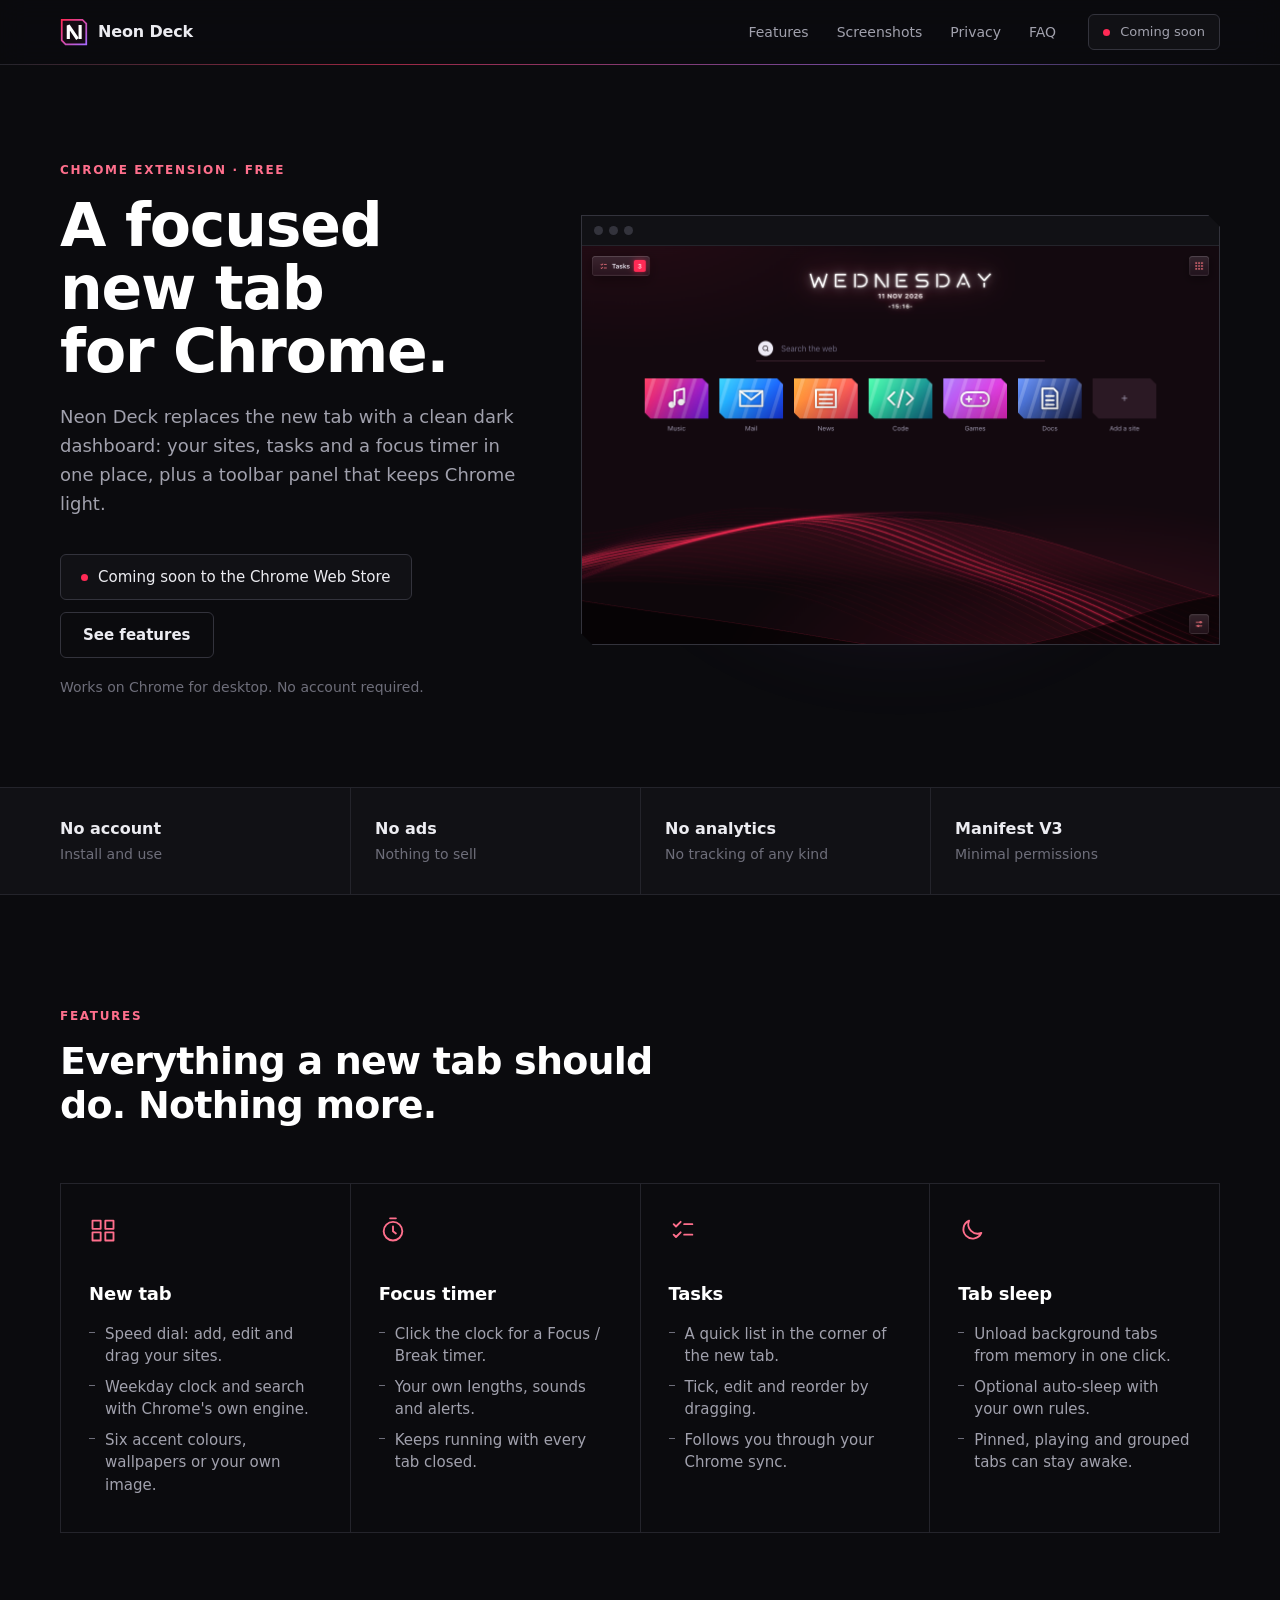
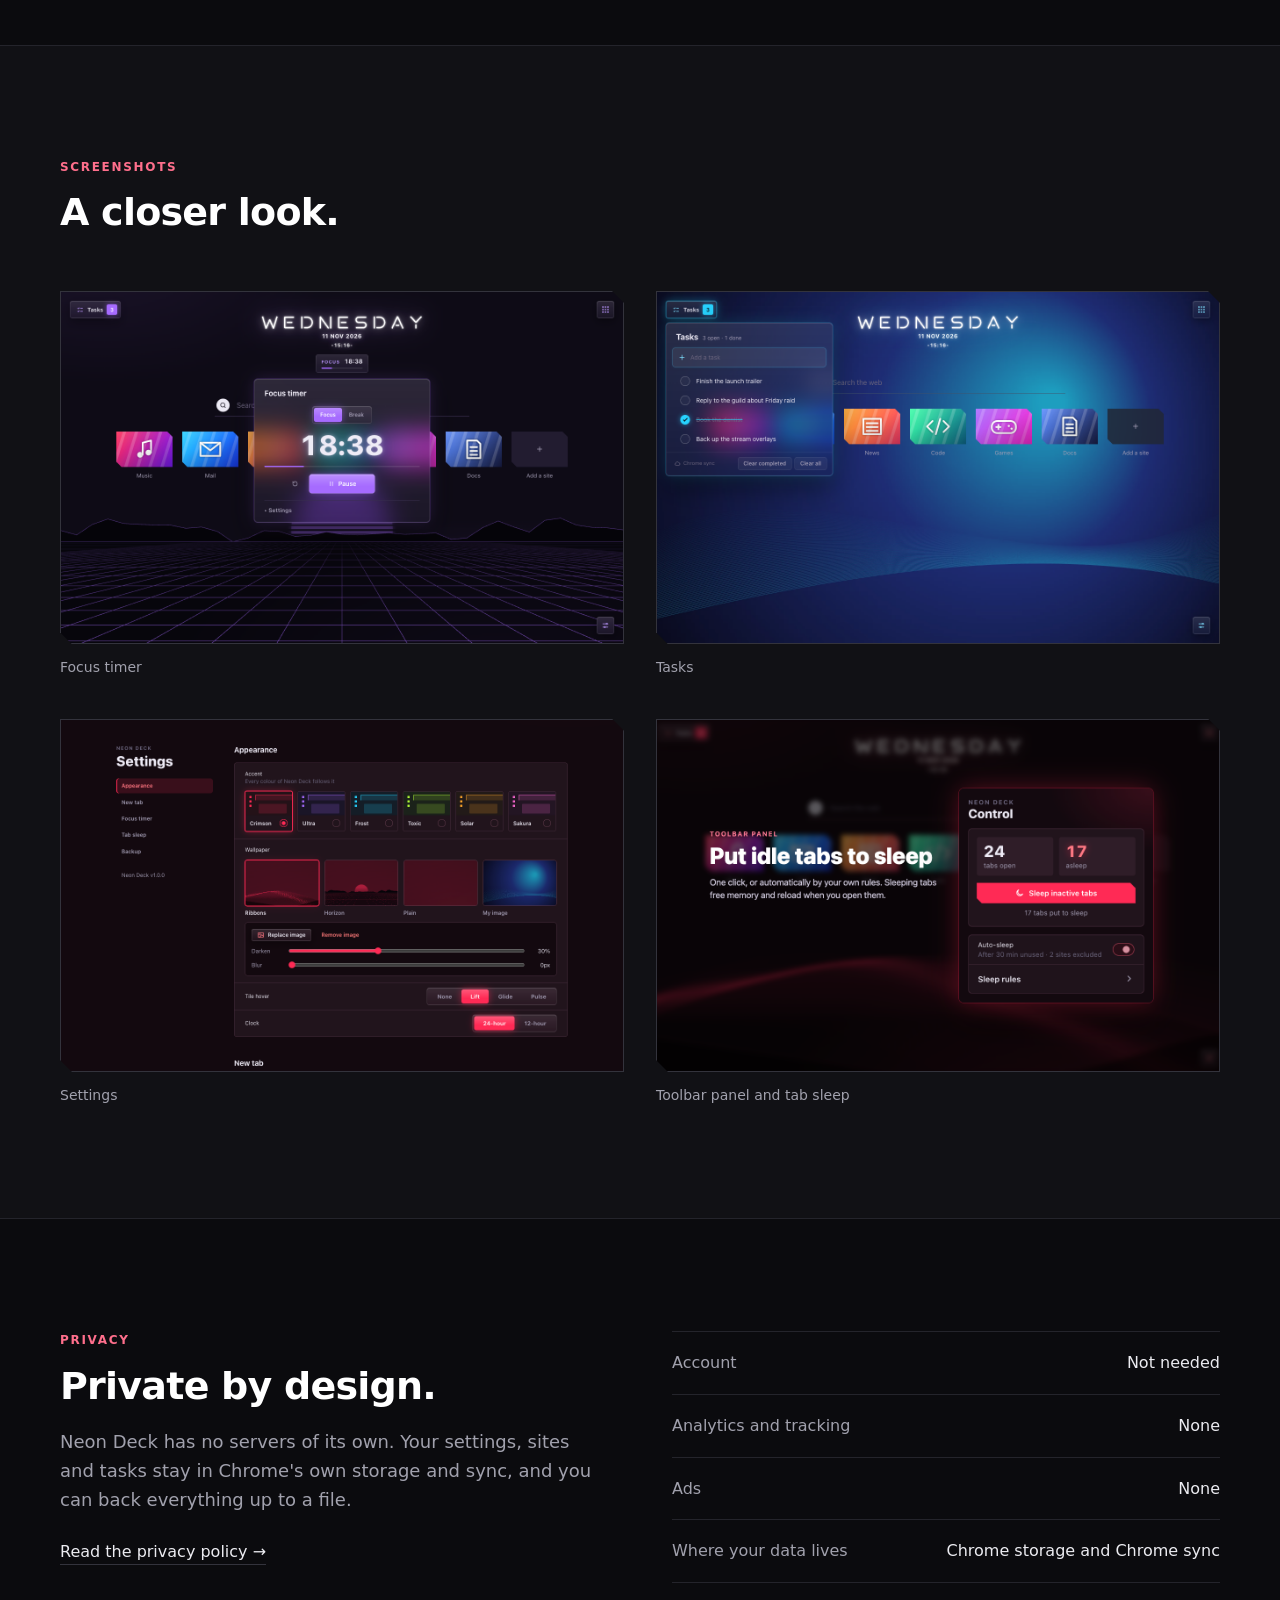
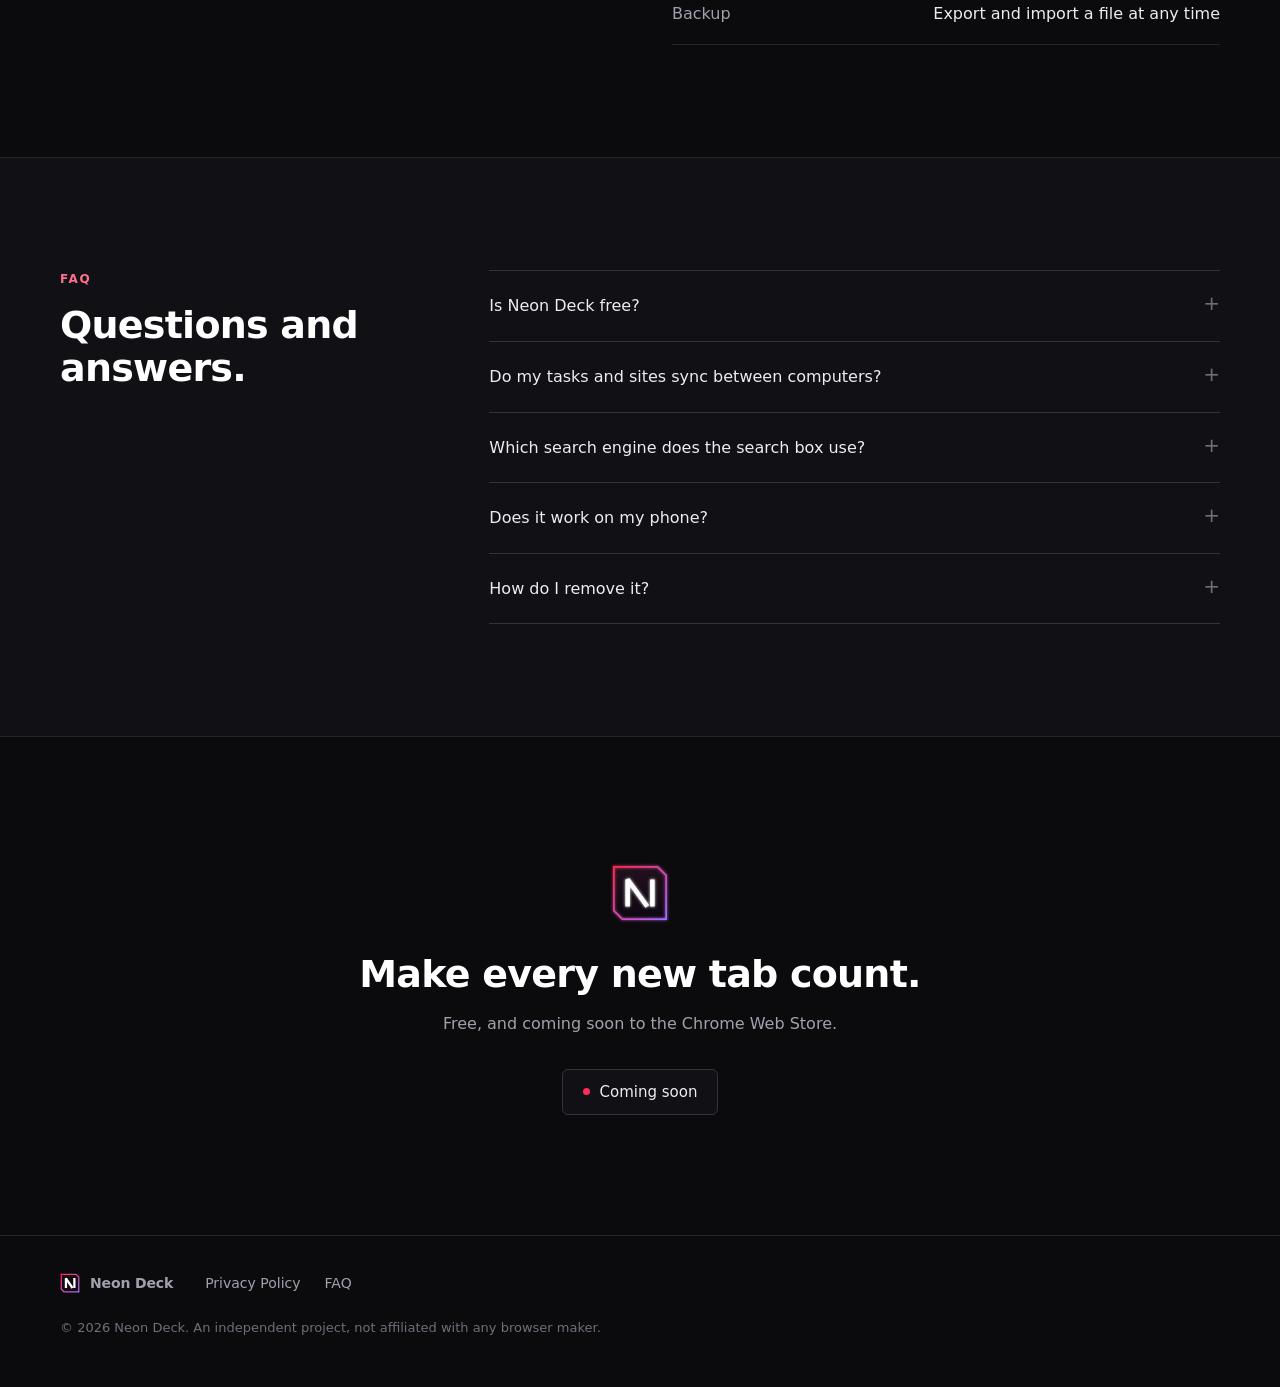
==== index.html @ ad019988 "Neon Deck website: landing page, privacy policy, 404 Co-Authored-By: Claude Opus 5.5 <noreply@anthro" ====
<!doctype html>
<html lang="en">
  <head>
    <meta charset="UTF-8" />
    <meta name="viewport" content="width=device-width, initial-scale=1.0" />
    <title>Neon Deck — A focused new tab for Chrome</title>
    <meta
      name="description"
      content="Neon Deck is a Chrome extension: a dark new tab with speed dial, tasks, a focus timer and tab sleep. No account, no ads, no analytics."
    />
    <link rel="icon" href="assets/logo-small.svg" type="image/svg+xml" />
    <link rel="stylesheet" href="styles.css" />
    <meta name="theme-color" content="#0b0b0e" />
    <meta name="color-scheme" content="dark" />
    <link rel="apple-touch-icon" href="assets/icon-128.png" />
    <link rel="canonical" href="https://roguetheone.github.io/neon-deck/" />
    <meta property="og:url" content="https://roguetheone.github.io/neon-deck/" />
    <meta property="og:type" content="website" />
    <meta property="og:site_name" content="Neon Deck" />
    <meta property="og:title" content="Neon Deck — A focused new tab for Chrome" />
    <meta property="og:description" content="Neon Deck is a Chrome extension: a dark new tab with speed dial, tasks, a focus timer and tab sleep. No account, no ads, no analytics." />
    <meta property="og:image" content="https://roguetheone.github.io/neon-deck/assets/og-image.png" />
    <meta property="og:image:width" content="1400" />
    <meta property="og:image:height" content="560" />
    <meta name="twitter:card" content="summary_large_image" />
    <script src="site.js" defer></script>
  </head>
  <body>
    <a class="skip-link" href="#content">Skip to content</a>
    <!-- 1. Header -->
    <header class="site-header">
      <div class="wrap header-row">
        <a class="brand" href="#" aria-label="Neon Deck home">
          <img src="assets/logo-small.svg" alt="" width="28" height="28" />
          <span>Neon Deck</span>
        </a>
        <button class="menu-toggle" type="button" aria-expanded="false" aria-controls="site-nav" aria-label="Open menu">
          <span></span><span></span>
        </button>
        <nav class="nav" id="site-nav" aria-label="Main">
          <a href="#features">Features</a>
          <a href="#screenshots">Screenshots</a>
          <a href="#privacy">Privacy</a>
          <a href="#faq">FAQ</a>
        </nav>
        <!-- W5: becomes the "Add to Chrome" store link -->
        <span class="soon soon-sm"><i aria-hidden="true"></i>Coming soon</span>
      </div>
    </header>

    <main id="content">
      <!-- 2. Hero -->
      <section class="hero">
        <div class="wrap hero-grid">
          <div class="hero-copy">
            <p class="eyebrow">Chrome extension · Free</p>
            <h1>A focused new tab for&nbsp;Chrome.</h1>
            <p class="lead">
              Neon Deck replaces the new tab with a clean dark dashboard: your sites,
              tasks and a focus timer in one place, plus a toolbar panel that keeps
              Chrome light.
            </p>
            <div class="hero-actions">
              <!-- W5: becomes the "Add to Chrome" store link -->
              <span class="soon"><i aria-hidden="true"></i>Coming soon to the Chrome Web Store</span>
              <a class="btn btn-ghost" href="#features">See features</a>
            </div>
            <p class="hero-note">Works on Chrome for desktop. No account required.</p>
          </div>
          <figure class="hero-shot">
            <div class="frame">
              <div class="frame-bar" aria-hidden="true"><i></i><i></i><i></i></div>
              <img
                src="assets/screenshots/1-newtab.png"
                alt="The Neon Deck new tab: weekday clock, search box and site tiles"
                width="1280"
                height="800"
              />
            </div>
          </figure>
        </div>
      </section>

      <!-- 3. Fact strip -->
      <section class="facts" aria-label="Key facts">
        <ul class="wrap facts-row">
          <li><strong>No account</strong><span>Install and use</span></li>
          <li><strong>No ads</strong><span>Nothing to sell</span></li>
          <li><strong>No analytics</strong><span>No tracking of any kind</span></li>
          <li><strong>Manifest V3</strong><span>Minimal permissions</span></li>
        </ul>
      </section>

      <!-- 4. Features -->
      <section class="section" id="features">
        <div class="wrap">
          <header class="section-head">
            <p class="eyebrow">Features</p>
            <h2>Everything a new tab should do. Nothing more.</h2>
          </header>
          <div class="cards">
            <article class="card">
              <svg class="card-icon" viewBox="0 0 24 24" aria-hidden="true"><rect x="3" y="4" width="7" height="7" /><rect x="14" y="4" width="7" height="7" /><rect x="3" y="14" width="7" height="7" /><rect x="14" y="14" width="7" height="7" /></svg>
              <h3>New tab</h3>
              <ul>
                <li>Speed dial: add, edit and drag your sites.</li>
                <li>Weekday clock and search with Chrome's own engine.</li>
                <li>Six accent colours, wallpapers or your own image.</li>
              </ul>
            </article>
            <article class="card">
              <svg class="card-icon" viewBox="0 0 24 24" aria-hidden="true"><circle cx="12" cy="13" r="8" /><path d="M12 9v4l2.5 2M9.5 2h5" /></svg>
              <h3>Focus timer</h3>
              <ul>
                <li>Click the clock for a Focus / Break timer.</li>
                <li>Your own lengths, sounds and alerts.</li>
                <li>Keeps running with every tab closed.</li>
              </ul>
            </article>
            <article class="card">
              <svg class="card-icon" viewBox="0 0 24 24" aria-hidden="true"><path d="m4 7 2 2 4-4M4 16l2 2 4-4M13 7h7M13 16h7" /></svg>
              <h3>Tasks</h3>
              <ul>
                <li>A quick list in the corner of the new tab.</li>
                <li>Tick, edit and reorder by dragging.</li>
                <li>Follows you through your Chrome sync.</li>
              </ul>
            </article>
            <article class="card">
              <svg class="card-icon" viewBox="0 0 24 24" aria-hidden="true"><path d="M20 14.5A8 8 0 0 1 9.5 4a8 8 0 1 0 10.5 10.5Z" /></svg>
              <h3>Tab sleep</h3>
              <ul>
                <li>Unload background tabs from memory in one click.</li>
                <li>Optional auto-sleep with your own rules.</li>
                <li>Pinned, playing and grouped tabs can stay awake.</li>
              </ul>
            </article>
          </div>
        </div>
      </section>

      <!-- 5. Screenshots -->
      <section class="section section-alt" id="screenshots">
        <div class="wrap">
          <header class="section-head">
            <p class="eyebrow">Screenshots</p>
            <h2>A closer look.</h2>
          </header>
          <div class="gallery">
            <figure class="shot">
              <img src="assets/screenshots/2-focus-timer.png" alt="The focus timer open under the clock" loading="lazy" width="1280" height="800" />
              <figcaption>Focus timer</figcaption>
            </figure>
            <figure class="shot">
              <img src="assets/screenshots/3-tasks.png" alt="The task list panel on the new tab" loading="lazy" width="1280" height="800" />
              <figcaption>Tasks</figcaption>
            </figure>
            <figure class="shot">
              <img src="assets/screenshots/4-settings.png" alt="The Neon Deck settings page" loading="lazy" width="1280" height="800" />
              <figcaption>Settings</figcaption>
            </figure>
            <figure class="shot">
              <img src="assets/screenshots/5-toolbar.png" alt="The toolbar panel with tab sleep controls" loading="lazy" width="1280" height="800" />
              <figcaption>Toolbar panel and tab sleep</figcaption>
            </figure>
          </div>
        </div>
      </section>

      <!-- 6. Privacy -->
      <section class="section" id="privacy">
        <div class="wrap privacy-grid">
          <header class="section-head">
            <p class="eyebrow">Privacy</p>
            <h2>Private by design.</h2>
            <p class="lead">
              Neon Deck has no servers of its own. Your settings, sites and tasks stay
              in Chrome's own storage and sync, and you can back everything up to a file.
            </p>
            <a class="text-link" href="privacy.html">Read the privacy policy →</a>
          </header>
          <dl class="privacy-list">
            <div><dt>Account</dt><dd>Not needed</dd></div>
            <div><dt>Analytics and tracking</dt><dd>None</dd></div>
            <div><dt>Ads</dt><dd>None</dd></div>
            <div><dt>Where your data lives</dt><dd>Chrome storage and Chrome sync</dd></div>
            <div><dt>Backup</dt><dd>Export and import a file at any time</dd></div>
          </dl>
        </div>
      </section>

      <!-- 7. FAQ -->
      <section class="section section-alt" id="faq">
        <div class="wrap faq-wrap">
          <header class="section-head">
            <p class="eyebrow">FAQ</p>
            <h2>Questions and answers.</h2>
          </header>
          <div class="faq">
            <details>
              <summary>Is Neon Deck free?</summary>
              <p>Yes. There is no paid plan, no ads and no account.</p>
            </details>
            <details>
              <summary>Do my tasks and sites sync between computers?</summary>
              <p>
                Yes, through Chrome sync, when you are signed in to Chrome with sync on.
                Without sign-in they stay on this computer.
              </p>
            </details>
            <details>
              <summary>Which search engine does the search box use?</summary>
              <p>The one you chose in Chrome's settings. Neon Deck does not change it.</p>
            </details>
            <details>
              <summary>Does it work on my phone?</summary>
              <p>No. Chrome on Android and iOS does not support extensions.</p>
            </details>
            <details>
              <summary>How do I remove it?</summary>
              <p>
                Right-click the Neon Deck icon in the toolbar and choose “Remove from
                Chrome”. Your normal new tab comes back at once.
              </p>
            </details>
          </div>
        </div>
      </section>

      <!-- 8. Final call to action -->
      <section class="cta" id="install">
        <div class="wrap cta-box">
          <img src="assets/logo.svg" alt="" width="72" height="72" />
          <h2>Make every new tab count.</h2>
          <p>Free, and coming soon to the Chrome Web Store.</p>
          <!-- W5: becomes the "Add to Chrome" store link -->
          <span class="soon"><i aria-hidden="true"></i>Coming soon</span>
        </div>
      </section>
    </main>

    <!-- 9. Footer -->
    <footer class="site-footer">
      <div class="wrap footer-row">
        <div class="brand brand-muted">
          <img src="assets/logo-small.svg" alt="" width="20" height="20" />
          <span>Neon Deck</span>
        </div>
        <nav class="footer-nav" aria-label="Footer">
          <a href="privacy.html">Privacy Policy</a>
          <a href="#faq">FAQ</a>
        </nav>
        <p class="footer-note">
          © 2026 Neon Deck. An independent project, not affiliated with any browser maker.
        </p>
      </div>
    </footer>
  </body>
</html>
---- styles.css ----
/* Neon Deck website — formal style.
   Neutral graphite surfaces, hairline borders, generous spacing.
   The neon accent is kept for a few details only: the logo, the primary
   button, small labels, focus rings and one soft glow behind the hero shot. */

:root {
  color-scheme: dark;

  --accent: #ff2a55;
  --accent-hi: #ff6f8c;
  --accent-2: #a66bff;
  --on-accent: #ffffff;

  --bg-0: #0b0b0e;
  --bg-1: #111115;
  --bg-2: #17171c;
  --line: #24242b;
  --line-strong: #33333c;

  --text: #ececf1;
  --text-dim: #a1a1ad;
  --text-faint: #6e6e7a;

  --font: ui-sans-serif, system-ui, -apple-system, 'Segoe UI', Roboto, sans-serif;
  --wrap: 1160px;
  --radius: 6px;
  --cut: 12px; /* the cut corner from the extension's tiles, kept small */
  --ease: cubic-bezier(0.2, 0.8, 0.2, 1);
}

*,
*::before,
*::after { box-sizing: border-box; }

html { scroll-behavior: smooth; scroll-padding-top: 80px; }

body {
  margin: 0;
  background: var(--bg-0);
  color: var(--text);
  font: 16px/1.6 var(--font);
  -webkit-font-smoothing: antialiased;
}

img { display: block; max-width: 100%; height: auto; }
a { color: inherit; text-decoration: none; }
:focus-visible { outline: 2px solid var(--accent); outline-offset: 3px; border-radius: 2px; }

.wrap { width: min(var(--wrap), 100% - 48px); margin-inline: auto; }

/* ---------- Type ---------- */
h1, h2, h3 { margin: 0; font-weight: 600; letter-spacing: -0.02em; color: #fff; }
h1 { font-size: clamp(40px, 5vw, 60px); line-height: 1.05; }
h2 { font-size: clamp(28px, 3vw, 38px); line-height: 1.15; }
h3 { font-size: 18px; letter-spacing: -0.01em; }

.eyebrow {
  margin: 0 0 14px;
  color: var(--accent-hi);
  font-size: 12px;
  font-weight: 600;
  letter-spacing: 0.14em;
  text-transform: uppercase;
}

.lead { margin: 20px 0 0; max-width: 34em; color: var(--text-dim); font-size: 18px; }

.text-link {
  display: inline-block;
  margin-top: 24px;
  color: var(--text);
  font-weight: 500;
  border-bottom: 1px solid var(--line-strong);
  transition: border-color 160ms var(--ease);
}
.text-link:hover { border-color: var(--accent); }

/* ---------- Buttons ---------- */
.btn {
  display: inline-flex;
  align-items: center;
  gap: 10px;
  height: 46px;
  padding: 0 22px;
  border: 1px solid transparent;
  border-radius: var(--radius);
  font-size: 15px;
  font-weight: 600;
  transition: background 160ms var(--ease), border-color 160ms var(--ease), box-shadow 160ms var(--ease);
}
.btn svg { width: 18px; height: 18px; fill: none; stroke: currentColor; stroke-width: 2; stroke-linecap: round; stroke-linejoin: round; }
.btn-sm { height: 36px; padding: 0 16px; font-size: 14px; }

.btn-primary { background: var(--accent); color: var(--on-accent); }
.btn-primary:hover { background: #ff3d65; box-shadow: 0 0 0 4px rgb(255 42 85 / 0.16); }

.btn-ghost { border-color: var(--line-strong); color: var(--text); }
.btn-ghost:hover { border-color: var(--text-faint); background: var(--bg-2); }

/* ---------- Header ---------- */
.site-header {
  position: sticky;
  top: 0;
  z-index: 10;
  background: rgb(11 11 14 / 0.8);
  backdrop-filter: blur(14px) saturate(140%);
  border-bottom: 1px solid var(--line);
}
/* A thin accent hairline: the one neon line on the page. */
.site-header::after {
  content: '';
  position: absolute;
  inset: auto 0 -1px;
  height: 1px;
  background: linear-gradient(90deg, transparent, var(--accent) 30%, var(--accent-2) 70%, transparent);
  opacity: 0.55;
}
.header-row { display: flex; align-items: center; gap: 32px; height: 64px; }

.brand { display: inline-flex; align-items: center; gap: 10px; font-weight: 600; letter-spacing: -0.01em; }
.brand-muted { color: var(--text-dim); font-size: 14px; }

.nav { display: flex; gap: 28px; margin-left: auto; font-size: 14px; color: var(--text-dim); }
.nav a { transition: color 160ms var(--ease); }
.nav a:hover { color: var(--text); }

/* ---------- Hero ---------- */
.hero { padding: 96px 0 88px; }
.hero-grid { display: grid; grid-template-columns: 5fr 7fr; gap: 64px; align-items: center; }
.hero-actions { display: flex; flex-wrap: wrap; gap: 12px; margin-top: 36px; }
.hero-note { margin: 18px 0 0; color: var(--text-faint); font-size: 14px; }

.hero-shot { position: relative; margin: 0; }
/* A soft, low-key glow behind the screenshot — present, not loud. */
.hero-shot::before {
  content: '';
  position: absolute;
  inset: 12% 6% -6%;
  background: radial-gradient(closest-side, rgb(255 42 85 / 0.22), rgb(166 107 255 / 0.08) 60%, transparent);
  filter: blur(40px);
  z-index: -1;
}

.frame {
  overflow: hidden;
  border: 1px solid var(--line-strong);
  background: var(--bg-1);
  clip-path: polygon(0 0, calc(100% - var(--cut)) 0, 100% var(--cut), 100% 100%, var(--cut) 100%, 0 calc(100% - var(--cut)));
}
.frame-bar { display: flex; gap: 6px; padding: 10px 12px; border-bottom: 1px solid var(--line); }
.frame-bar i { width: 9px; height: 9px; border-radius: 50%; background: var(--line-strong); }

/* ---------- Facts ---------- */
.facts { border-block: 1px solid var(--line); background: var(--bg-1); }
.facts-row {
  display: grid;
  grid-template-columns: repeat(4, 1fr);
  margin-block: 0;
  padding: 0;
  list-style: none;
}
.facts-row li { display: grid; gap: 2px; padding: 28px 24px; border-left: 1px solid var(--line); }
.facts-row li:first-child { border-left: 0; padding-left: 0; }
.facts-row strong { font-weight: 600; }
.facts-row span { color: var(--text-faint); font-size: 14px; }

/* ---------- Sections ---------- */
.section { padding: 112px 0; }
.section-alt { background: var(--bg-1); border-block: 1px solid var(--line); }
.section-head { max-width: 640px; margin-bottom: 56px; }

/* ---------- Feature cards ---------- */
.cards { display: grid; grid-template-columns: repeat(4, 1fr); gap: 1px; background: var(--line); border: 1px solid var(--line); }
.card { padding: 32px 28px 36px; background: var(--bg-0); transition: background 200ms var(--ease); }
.card:hover { background: var(--bg-1); }
.card-icon {
  width: 28px;
  height: 28px;
  margin-bottom: 28px;
  fill: none;
  stroke: var(--accent-hi);
  stroke-width: 1.6;
  stroke-linecap: round;
  stroke-linejoin: round;
}
.card ul { margin: 14px 0 0; padding: 0; list-style: none; }
.card li { position: relative; padding-left: 16px; margin-top: 8px; color: var(--text-dim); font-size: 15px; line-height: 1.5; }
.card li::before { content: ''; position: absolute; left: 0; top: 0.62em; width: 6px; height: 1px; background: var(--text-faint); }

/* ---------- Gallery ---------- */
.gallery { display: grid; grid-template-columns: repeat(2, 1fr); gap: 40px 32px; }
.shot { margin: 0; }
.shot img {
  border: 1px solid var(--line-strong);
  clip-path: polygon(0 0, calc(100% - var(--cut)) 0, 100% var(--cut), 100% 100%, var(--cut) 100%, 0 calc(100% - var(--cut)));
}
.shot figcaption { margin-top: 12px; color: var(--text-dim); font-size: 14px; }

/* ---------- Privacy ---------- */
.privacy-grid { display: grid; grid-template-columns: 1fr 1fr; gap: 64px; align-items: start; }
.privacy-grid .section-head { margin-bottom: 0; }
.privacy-list { margin: 0; border-top: 1px solid var(--line); }
.privacy-list div { display: flex; justify-content: space-between; gap: 24px; padding: 18px 0; border-bottom: 1px solid var(--line); }
.privacy-list dt { color: var(--text-dim); }
.privacy-list dd { margin: 0; font-weight: 500; text-align: right; }

/* ---------- FAQ ---------- */
.faq-wrap { display: grid; grid-template-columns: 1fr 2fr; gap: 64px; }
.faq { border-top: 1px solid var(--line-strong); }
.faq details { border-bottom: 1px solid var(--line-strong); }
.faq summary {
  display: flex;
  justify-content: space-between;
  gap: 24px;
  padding: 22px 0;
  font-weight: 500;
  cursor: pointer;
  list-style: none;
}
.faq summary::-webkit-details-marker { display: none; }
.faq summary::after { content: '+'; color: var(--text-faint); font-size: 20px; line-height: 1; transition: transform 200ms var(--ease); }
.faq details[open] summary::after { transform: rotate(45deg); color: var(--accent-hi); }
.faq p { margin: -6px 0 22px; max-width: 40em; color: var(--text-dim); }

/* ---------- CTA ---------- */
.cta { padding: 120px 0; }
.cta-box { display: grid; justify-items: center; gap: 14px; text-align: center; }
.cta-box img { margin-bottom: 10px; }
.cta-box p { margin: 0 0 18px; color: var(--text-dim); }

/* ---------- Footer ---------- */
.site-footer { border-top: 1px solid var(--line); padding: 36px 0 48px; }
.footer-row { display: flex; flex-wrap: wrap; align-items: center; gap: 16px 32px; }
.footer-nav { display: flex; gap: 24px; font-size: 14px; color: var(--text-dim); }
.footer-nav a:hover { color: var(--text); }
.footer-note { flex-basis: 100%; margin: 8px 0 0; color: var(--text-faint); font-size: 13px; }

/* ---------- Document pages (Privacy Policy) ---------- */
.nav a[aria-current='page'],
.footer-nav a[aria-current='page'] { color: var(--text); }

.doc { padding: 72px 0 112px; }
.doc-wrap { max-width: 760px; }
.back-link { display: inline-block; margin-bottom: 40px; color: var(--text-dim); font-size: 14px; }
.back-link:hover { color: var(--text); }
.doc h1 { font-size: clamp(36px, 4vw, 48px); }
.doc-meta { margin: 14px 0 0; color: var(--text-faint); font-size: 14px; }
.doc h2 { margin: 56px 0 12px; padding-top: 28px; border-top: 1px solid var(--line); font-size: 22px; }
.doc p, .doc li { color: var(--text-dim); }
.doc strong { color: var(--text); font-weight: 600; }
.doc ul { margin: 12px 0; padding-left: 20px; }
.doc li { margin: 8px 0; }
.doc li::marker { color: var(--text-faint); }
.doc a:not(.back-link) { color: var(--text); border-bottom: 1px solid var(--line-strong); }
.doc a:not(.back-link):hover { border-color: var(--accent); }
.doc code {
  padding: 1px 6px;
  border: 1px solid var(--line);
  border-radius: 4px;
  background: var(--bg-2);
  color: var(--text);
  font: 0.88em ui-monospace, 'SF Mono', Menlo, Consolas, monospace;
}
.doc .summary {
  margin: 36px 0 0;
  padding: 20px 24px;
  border: 1px solid var(--line-strong);
  border-left: 2px solid var(--accent);
  background: var(--bg-1);
}
.doc .summary p { margin: 0; color: var(--text); }

/* ---------- Accessibility ---------- */
.skip-link {
  position: absolute;
  top: 8px;
  left: 8px;
  z-index: 100;
  padding: 10px 16px;
  border-radius: var(--radius);
  background: var(--accent);
  color: var(--on-accent);
  font-weight: 600;
  transform: translateY(-160%);
  transition: transform 160ms var(--ease);
}
.skip-link:focus { transform: none; }

@media (prefers-reduced-motion: reduce) {
  html { scroll-behavior: auto; }
  *, *::before, *::after { transition-duration: 0.01ms !important; animation-duration: 0.01ms !important; }
}

/* ---------- Mobile menu button (hidden on desktop) ---------- */
.menu-toggle {
  display: none;
  position: relative;
  width: 40px;
  height: 40px;
  margin-right: -8px;
  padding: 0;
  border: 0;
  background: none;
  color: var(--text);
  cursor: pointer;
}
.menu-toggle span {
  position: absolute;
  left: 11px;
  width: 18px;
  height: 1.5px;
  background: currentColor;
  transition: transform 200ms var(--ease);
}
.menu-toggle span:first-child { top: 16px; }
.menu-toggle span:last-child { top: 23px; }
.menu-open .menu-toggle span:first-child { transform: translateY(3.5px) rotate(45deg); }
.menu-open .menu-toggle span:last-child { transform: translateY(-3.5px) rotate(-45deg); }

/* ---------- Responsive ---------- */
@media (max-width: 1080px) {
  .hero-grid { gap: 48px; }
  .cards { grid-template-columns: repeat(2, 1fr); }
}

@media (max-width: 860px) {
  .wrap { width: min(var(--wrap), 100% - 40px); }

  /* Header: logo, button, menu toggle; links drop down under the bar. */
  .header-row { gap: 12px; height: 60px; }
  .header-row .soon-sm { margin-left: auto; }
  .menu-toggle { display: block; order: 3; }
  .nav {
    position: absolute;
    inset: 100% 0 auto;
    display: grid;
    gap: 0;
    margin: 0;
    padding: 8px 20px 16px;
    background: var(--bg-0);
    border-bottom: 1px solid var(--line);
    box-shadow: 0 24px 48px rgb(0 0 0 / 0.5);
    font-size: 16px;
    visibility: hidden;
    opacity: 0;
    transform: translateY(-6px);
    transition: opacity 160ms var(--ease), transform 160ms var(--ease), visibility 0s 160ms;
  }
  .nav a { padding: 14px 0; border-bottom: 1px solid var(--line); }
  .nav a:last-child { border-bottom: 0; }
  .menu-open { background: var(--bg-0); }
  .menu-open .nav { visibility: visible; opacity: 1; transform: none; transition-delay: 0s; }

  .hero { padding: 64px 0 72px; }
  .hero-grid { grid-template-columns: 1fr; gap: 56px; }
  .lead { font-size: 17px; }

  .facts-row { grid-template-columns: repeat(2, 1fr); }
  .facts-row li { padding: 22px 0 22px 20px; }
  .facts-row li:nth-child(odd) { border-left: 0; padding-left: 0; }
  .facts-row li:nth-child(n + 3) { border-top: 1px solid var(--line); }

  .section { padding: 80px 0; }
  .section-head { margin-bottom: 40px; }
  .privacy-grid,
  .faq-wrap { grid-template-columns: 1fr; gap: 40px; }
  .faq-wrap .section-head { margin-bottom: 0; }
  .gallery { gap: 32px 20px; }

  .cta { padding: 88px 0; }
  .doc { padding: 48px 0 80px; }
}

@media (max-width: 560px) {
  :root { --cut: 8px; }
  .wrap { width: min(var(--wrap), 100% - 32px); }
  .header-row .soon-sm { padding: 0 12px; }
  .hero-actions .soon { flex: 1 1 100%; justify-content: center; }

  .hero { padding: 48px 0 56px; }
  .hero-actions .btn { flex: 1 1 100%; justify-content: center; }

  .cards,
  .gallery { grid-template-columns: 1fr; }
  .card { padding: 28px 22px 30px; }
  .card-icon { margin-bottom: 20px; }

  .privacy-list div { flex-direction: column; gap: 2px; }
  .privacy-list dd { text-align: left; }

  .doc h2 { margin-top: 44px; }
  .doc .summary { padding: 18px; }
}

/* ---------- 404 ---------- */
.not-found {
  display: grid;
  place-content: center;
  justify-items: center;
  gap: 12px;
  min-height: 100vh;
  padding: 40px 24px;
  text-align: center;
}
.not-found img { margin-bottom: 12px; }
.not-found .eyebrow { margin: 0; }
.not-found h1 { font-size: clamp(30px, 4vw, 40px); }
.not-found p:not(.eyebrow) { margin: 0 0 20px; color: var(--text-dim); }

/* ---------- "Coming soon" badge (until the store listing is live) ---------- */
.soon {
  display: inline-flex;
  align-items: center;
  gap: 10px;
  height: 46px;
  padding: 0 20px;
  border: 1px solid var(--line-strong);
  border-radius: var(--radius);
  background: var(--bg-1);
  color: var(--text);
  font-size: 15px;
  font-weight: 500;
  white-space: nowrap;
}
.soon i {
  width: 7px;
  height: 7px;
  border-radius: 50%;
  background: var(--accent);
  box-shadow: 0 0 0 0 rgb(255 42 85 / 0.5);
  animation: soon-pulse 2.4s var(--ease) infinite;
}
.soon-sm { height: 36px; padding: 0 14px; font-size: 13px; color: var(--text-dim); }
@keyframes soon-pulse {
  0% { box-shadow: 0 0 0 0 rgb(255 42 85 / 0.5); }
  70%, 100% { box-shadow: 0 0 0 7px rgb(255 42 85 / 0); }
}
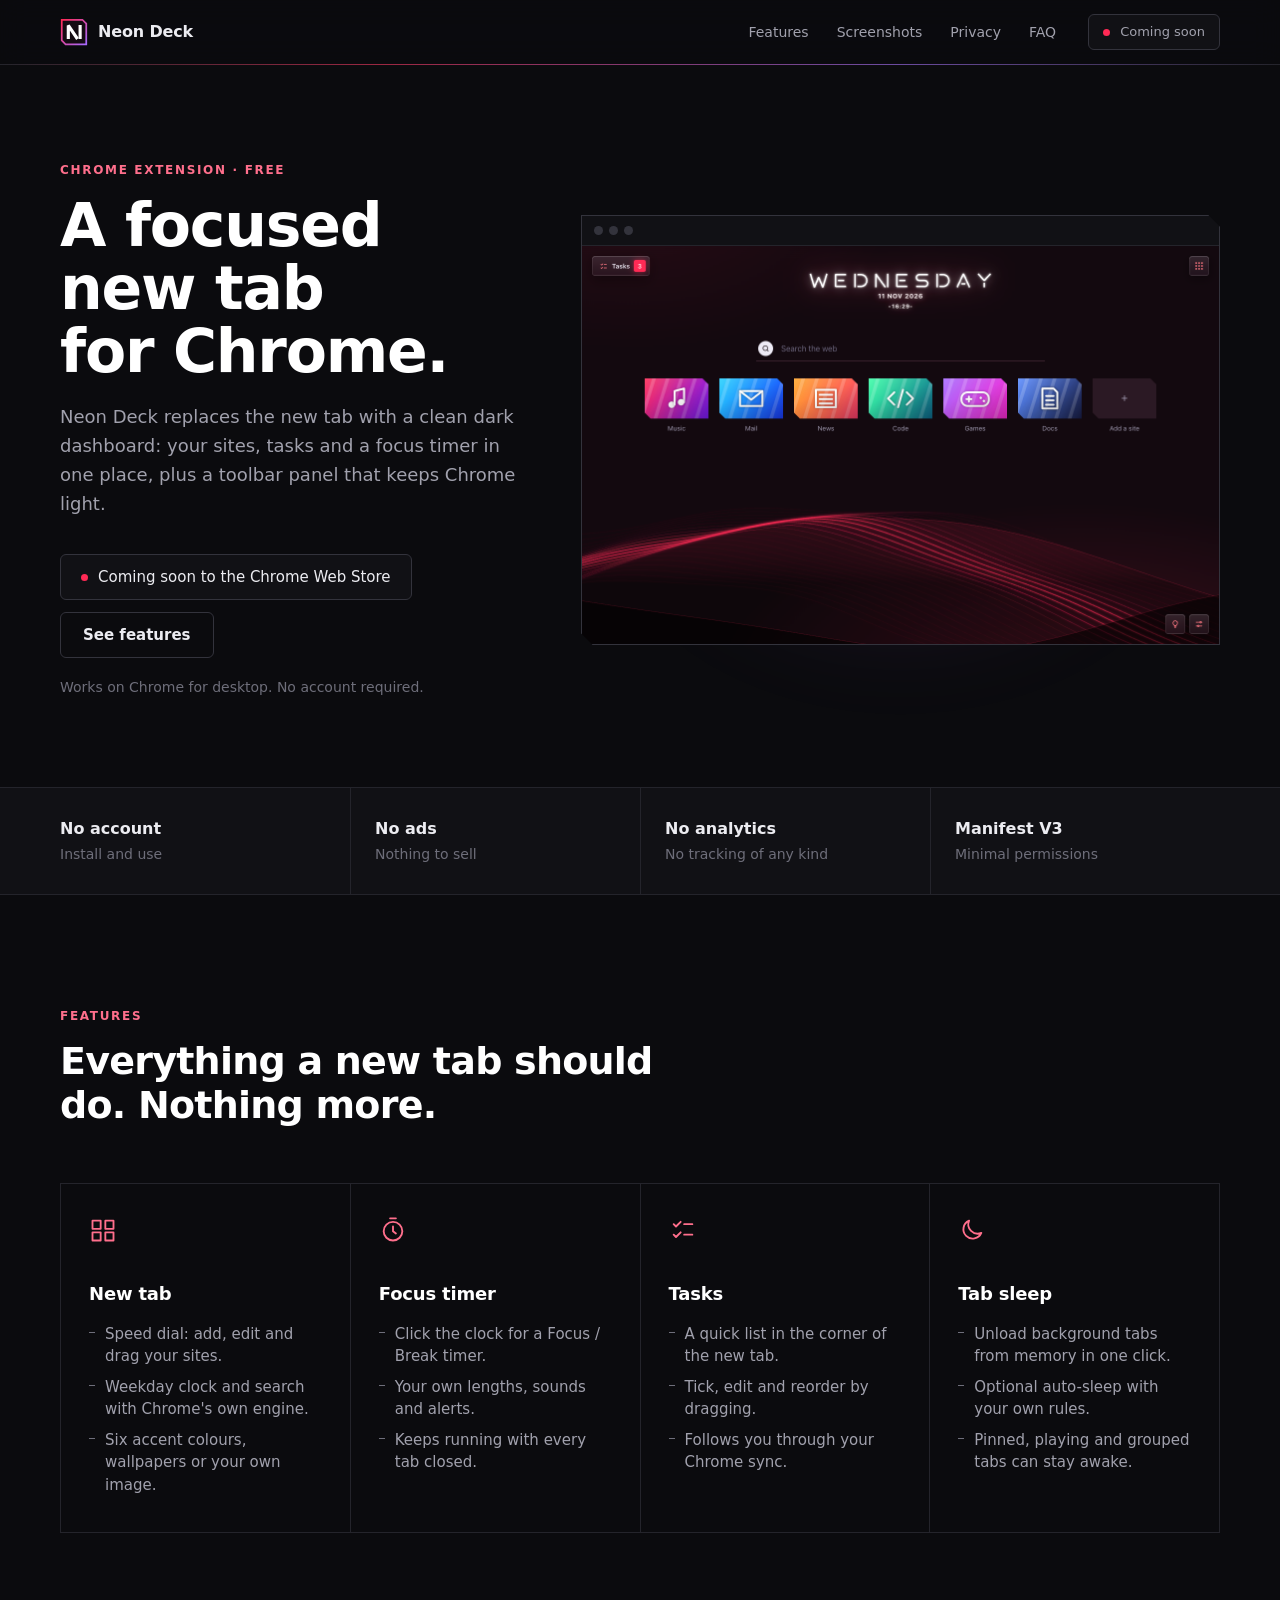
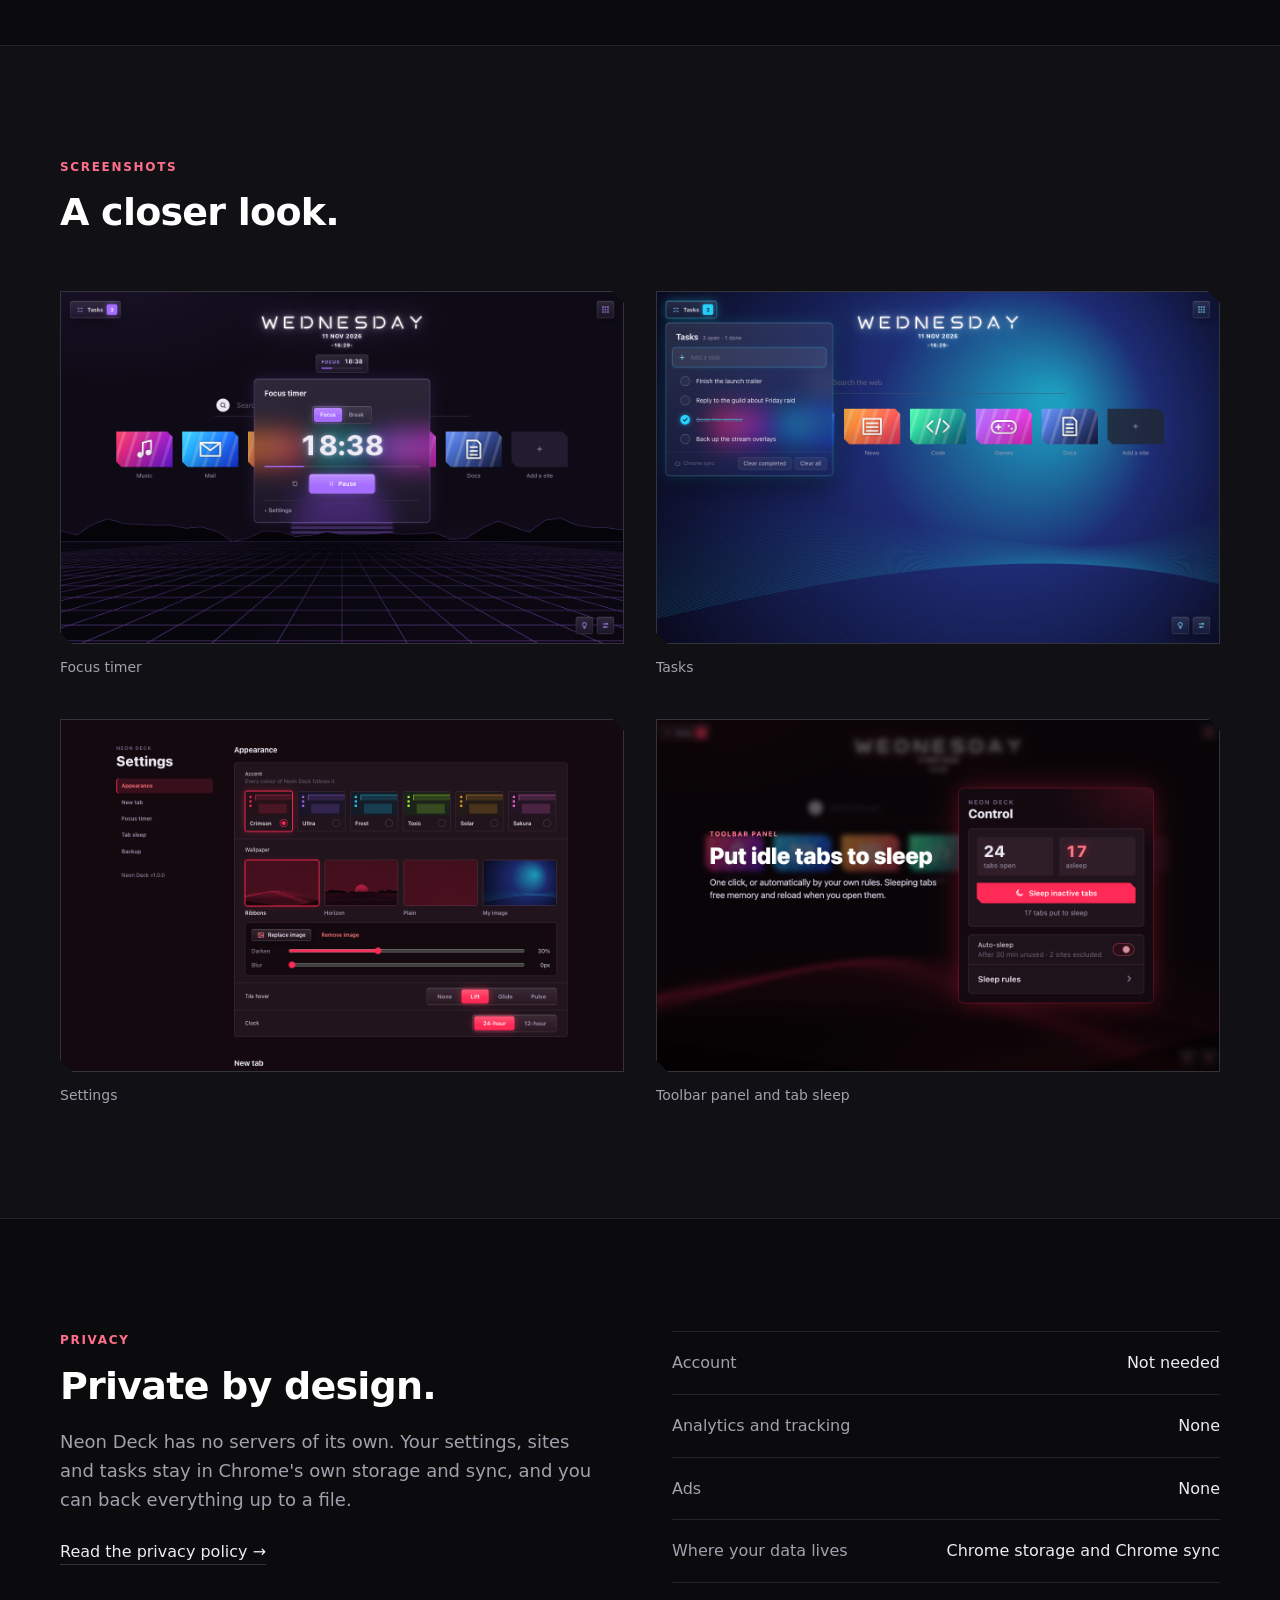
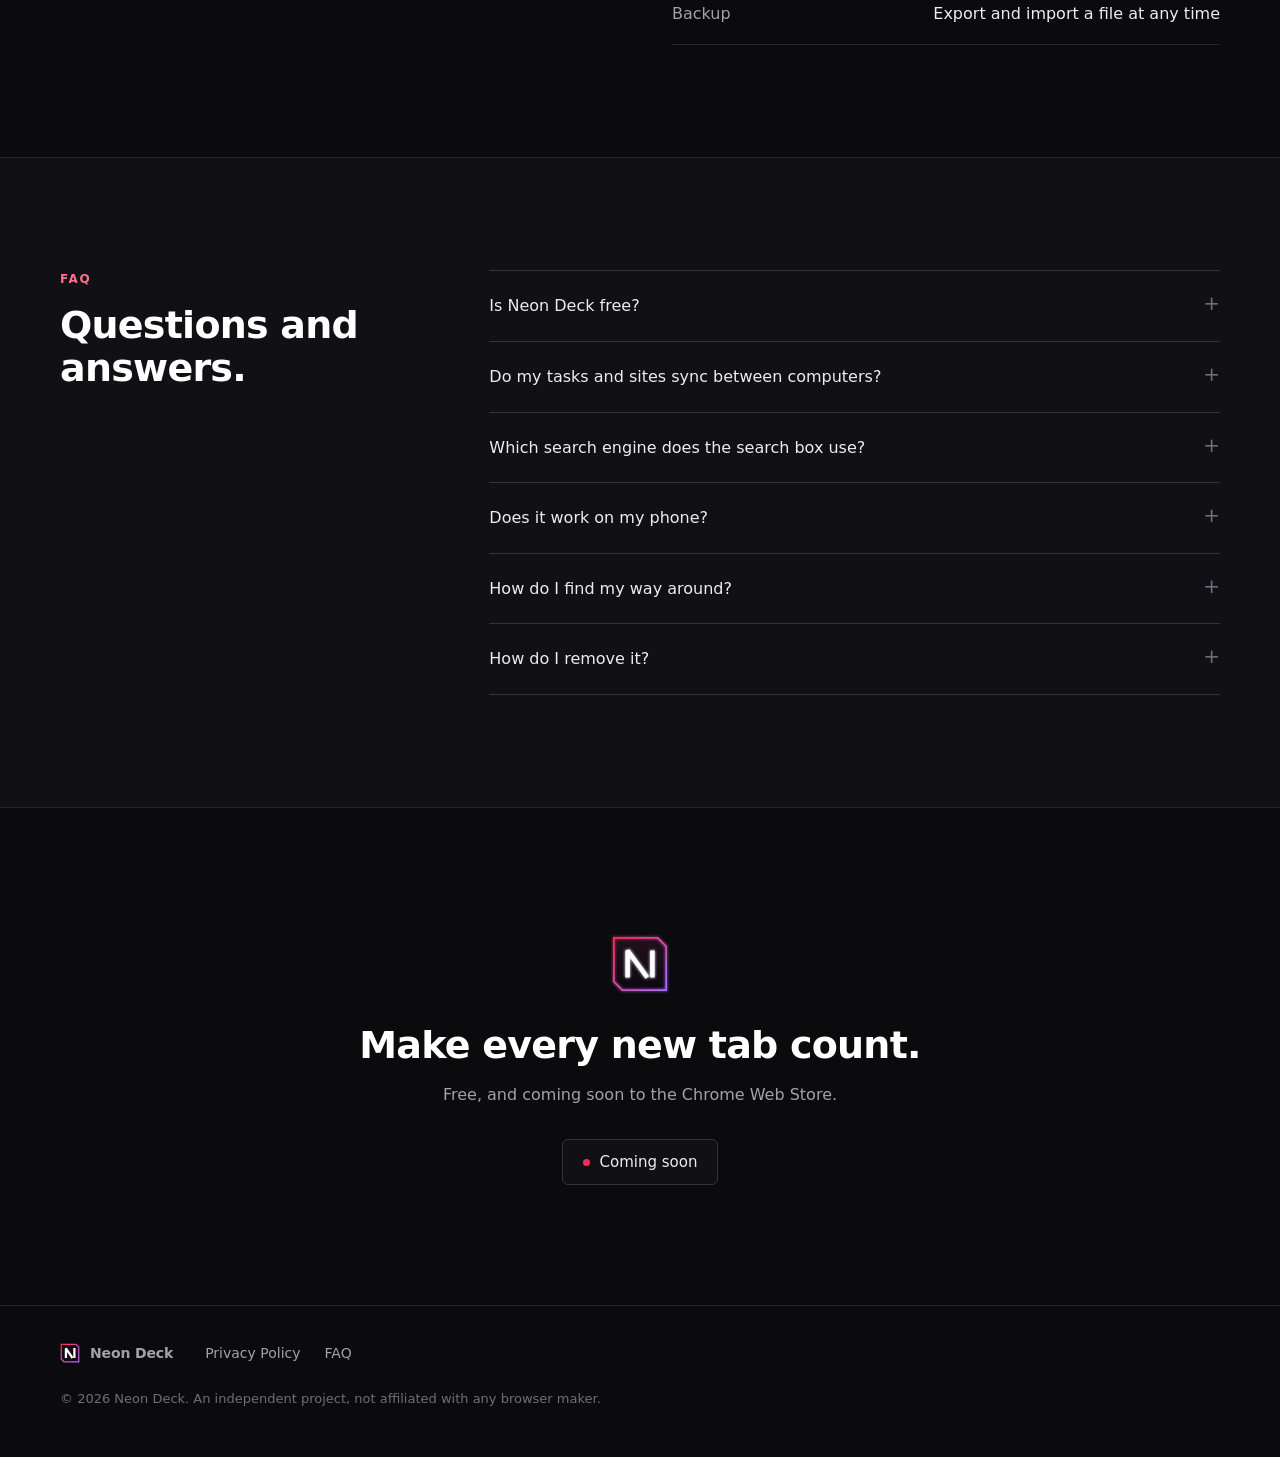
==== commit f6e52b85: "Mention the guided tour; refresh screenshots and privacy policy Co-Authored-By: Claude Opus 5.5 <nor" ====
--- a/index.html
+++ b/index.html
@@ -217,6 +217,13 @@
               <p>No. Chrome on Android and iOS does not support extensions.</p>
             </details>
             <details>
+              <summary>How do I find my way around?</summary>
+              <p>
+                A one-minute guided tour starts when you install Neon Deck. To see it
+                again, click the light bulb in the bottom-right corner of the new tab.
+              </p>
+            </details>
+            <details>
               <summary>How do I remove it?</summary>
               <p>
                 Right-click the Neon Deck icon in the toolbar and choose “Remove from
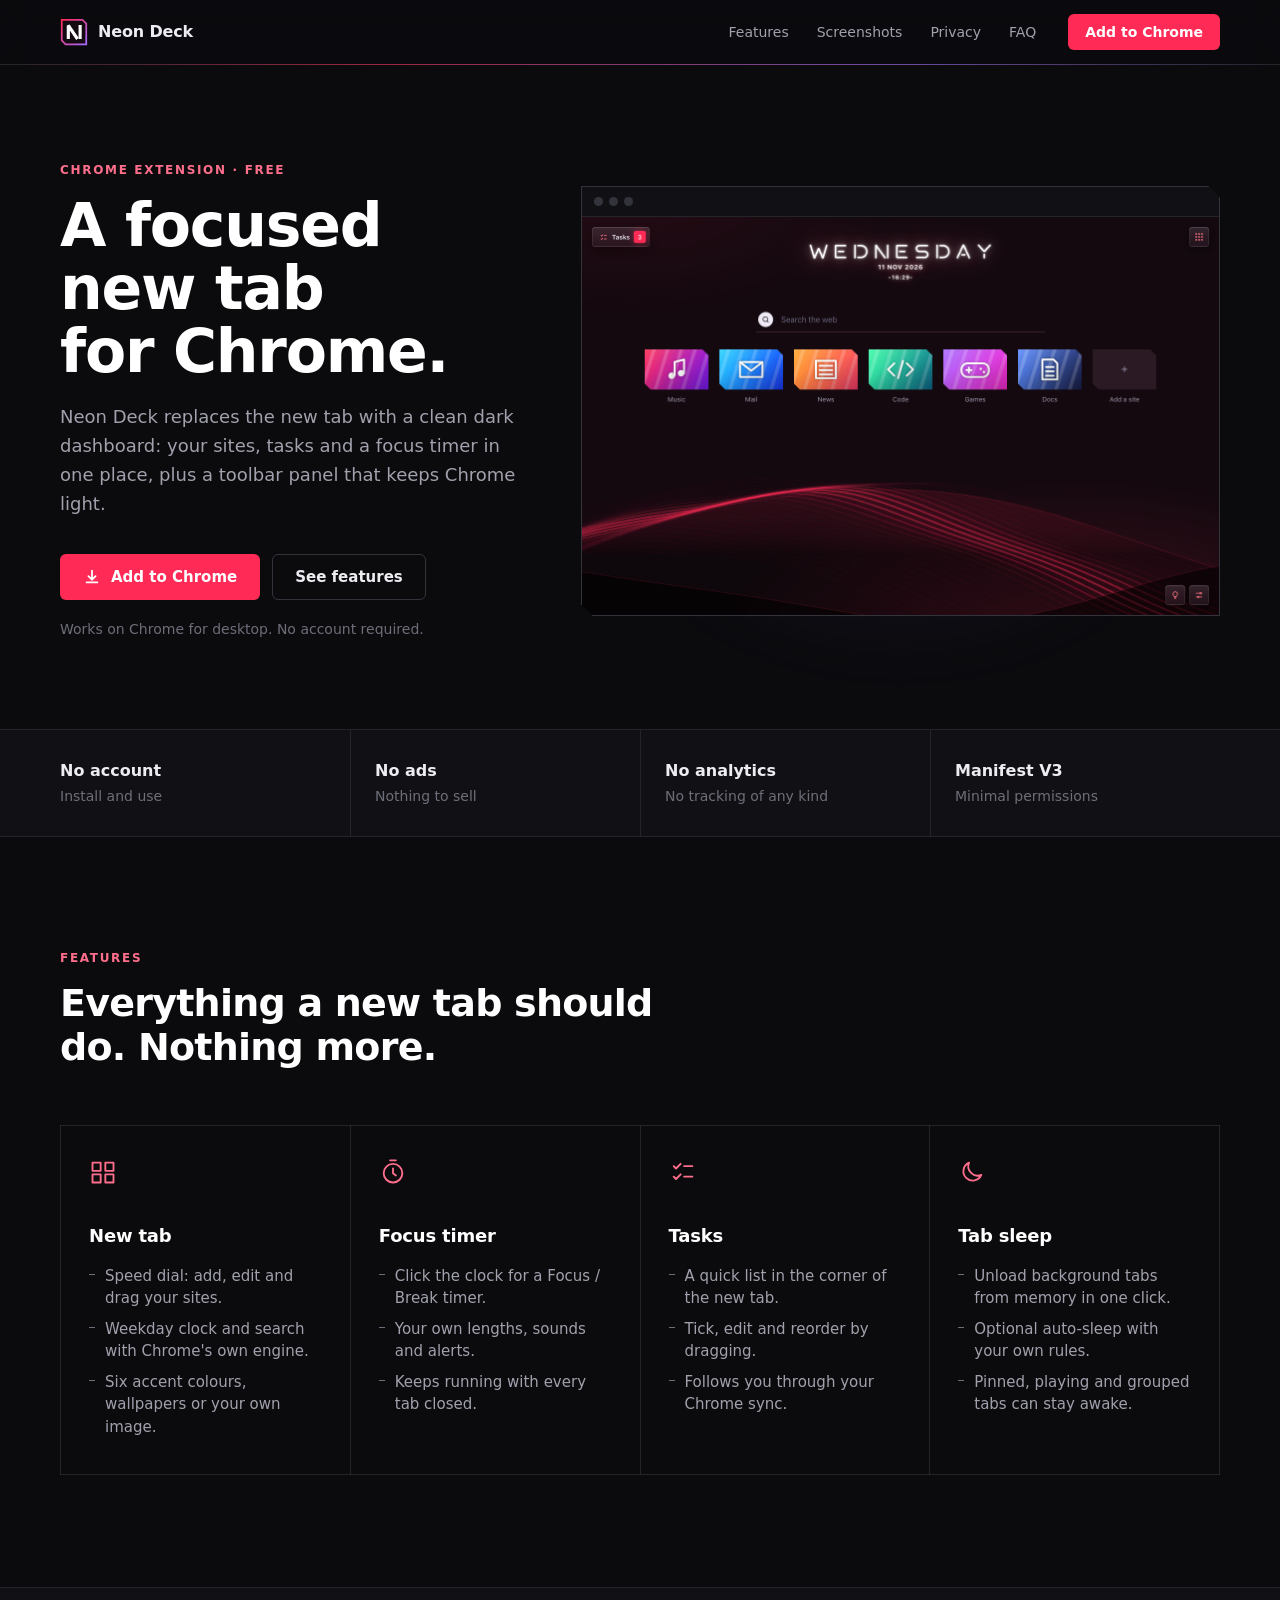
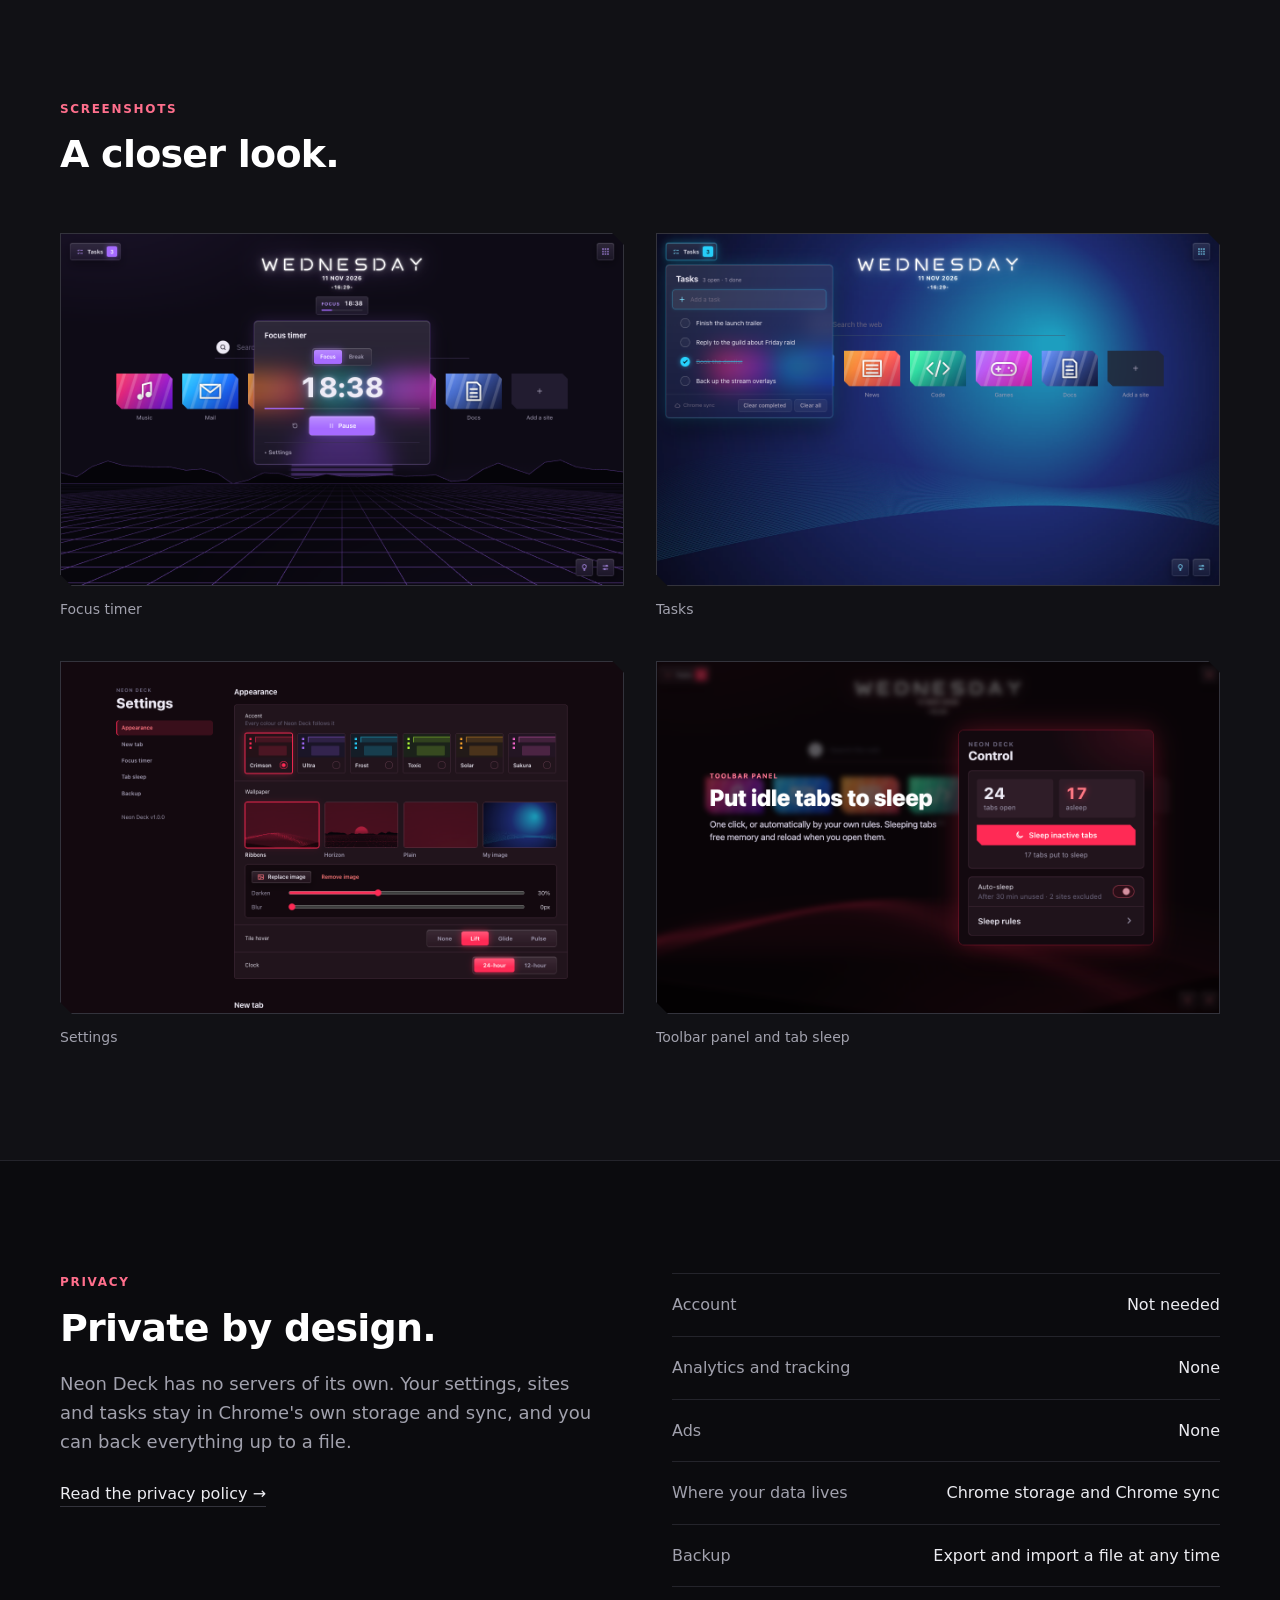
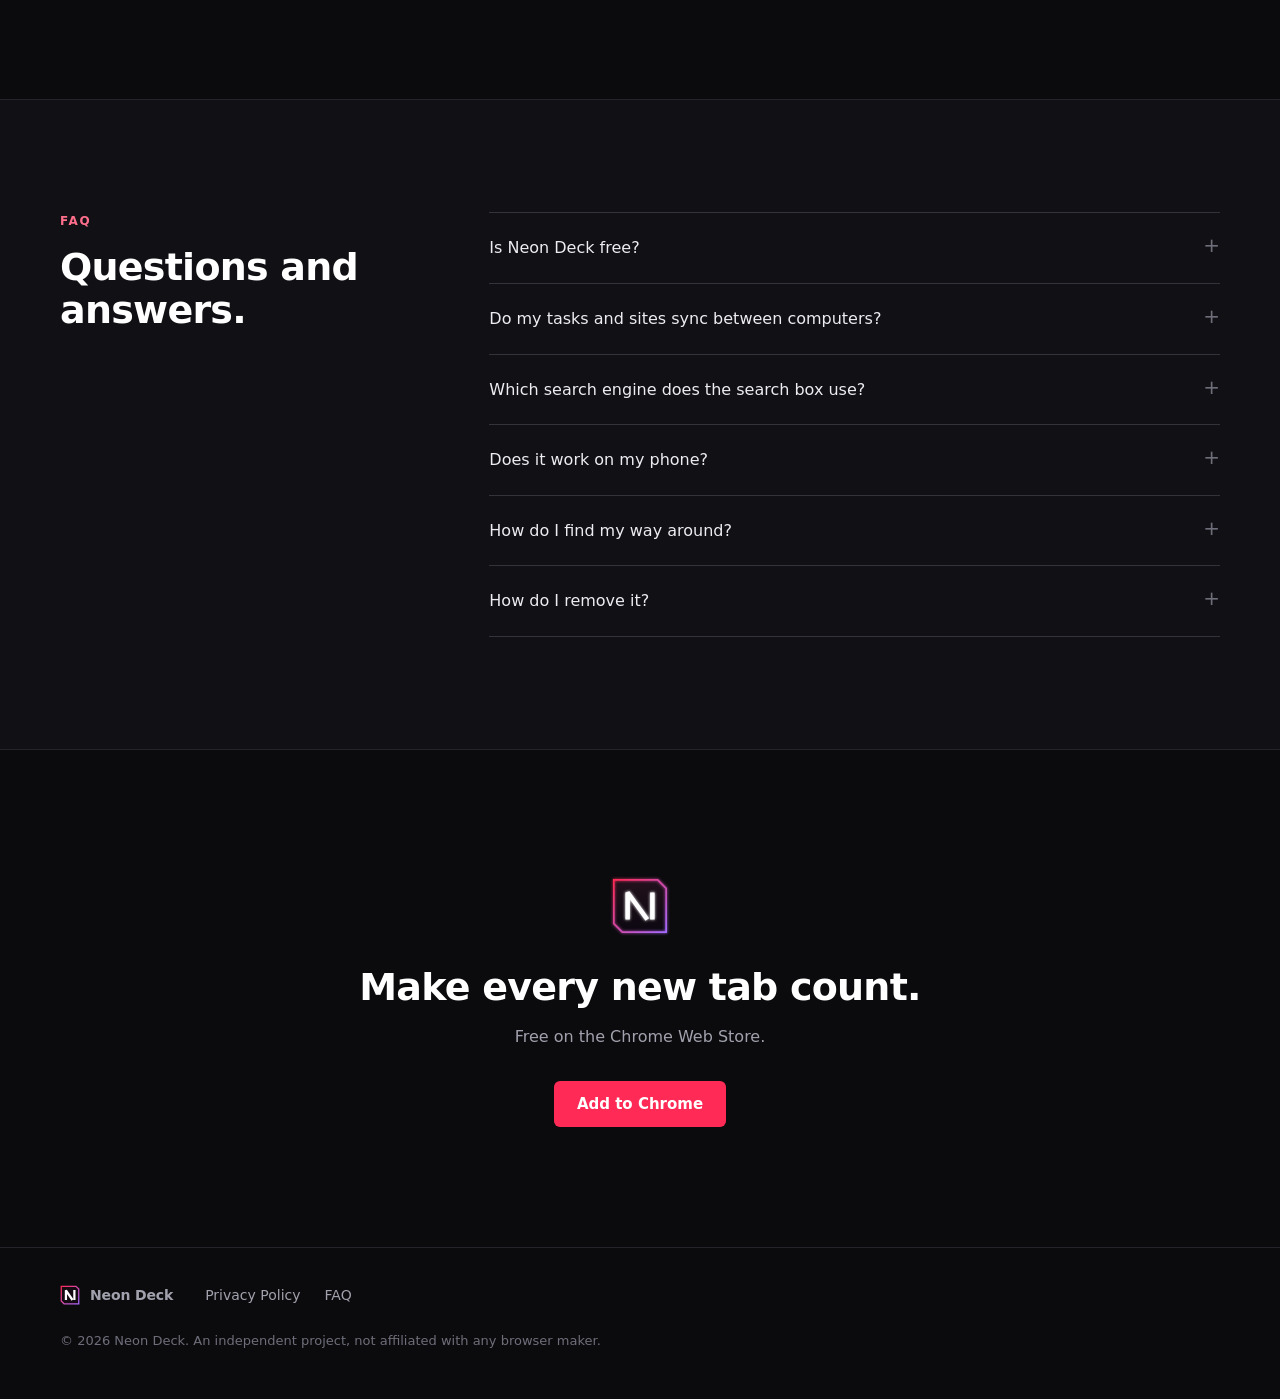
==== commit 9cca9cc1: "Point the install buttons to the Chrome Web Store listing Co-Authored-By: Claude Opus 5.5 <noreply@a" ====
--- a/index.html
+++ b/index.html
@@ -13,13 +13,13 @@
     <meta name="theme-color" content="#0b0b0e" />
     <meta name="color-scheme" content="dark" />
     <link rel="apple-touch-icon" href="assets/icon-128.png" />
-    <link rel="canonical" href="https://roguetheone.github.io/neon-deck/" />
-    <meta property="og:url" content="https://roguetheone.github.io/neon-deck/" />
+    <link rel="canonical" href="https://neondeck.eu/" />
+    <meta property="og:url" content="https://neondeck.eu/" />
     <meta property="og:type" content="website" />
     <meta property="og:site_name" content="Neon Deck" />
     <meta property="og:title" content="Neon Deck — A focused new tab for Chrome" />
     <meta property="og:description" content="Neon Deck is a Chrome extension: a dark new tab with speed dial, tasks, a focus timer and tab sleep. No account, no ads, no analytics." />
-    <meta property="og:image" content="https://roguetheone.github.io/neon-deck/assets/og-image.png" />
+    <meta property="og:image" content="https://neondeck.eu/assets/og-image.png" />
     <meta property="og:image:width" content="1400" />
     <meta property="og:image:height" content="560" />
     <meta name="twitter:card" content="summary_large_image" />
@@ -43,8 +43,7 @@
           <a href="#privacy">Privacy</a>
           <a href="#faq">FAQ</a>
         </nav>
-        <!-- W5: becomes the "Add to Chrome" store link -->
-        <span class="soon soon-sm"><i aria-hidden="true"></i>Coming soon</span>
+        <a class="btn btn-primary btn-sm" href="https://chromewebstore.google.com/detail/neon-deck/geomncbcjfpmajmfkkcencemgljmbjbn">Add to Chrome</a>
       </div>
     </header>
 
@@ -61,8 +60,10 @@
               Chrome light.
             </p>
             <div class="hero-actions">
-              <!-- W5: becomes the "Add to Chrome" store link -->
-              <span class="soon"><i aria-hidden="true"></i>Coming soon to the Chrome Web Store</span>
+              <a class="btn btn-primary" href="https://chromewebstore.google.com/detail/neon-deck/geomncbcjfpmajmfkkcencemgljmbjbn">
+                <svg viewBox="0 0 20 20" aria-hidden="true"><path d="M10 3v10m0 0-4-4m4 4 4-4M4 16h12" /></svg>
+                Add to Chrome
+              </a>
               <a class="btn btn-ghost" href="#features">See features</a>
             </div>
             <p class="hero-note">Works on Chrome for desktop. No account required.</p>
@@ -239,9 +240,8 @@
         <div class="wrap cta-box">
           <img src="assets/logo.svg" alt="" width="72" height="72" />
           <h2>Make every new tab count.</h2>
-          <p>Free, and coming soon to the Chrome Web Store.</p>
-          <!-- W5: becomes the "Add to Chrome" store link -->
-          <span class="soon"><i aria-hidden="true"></i>Coming soon</span>
+          <p>Free on the Chrome Web Store.</p>
+          <a class="btn btn-primary" href="https://chromewebstore.google.com/detail/neon-deck/geomncbcjfpmajmfkkcencemgljmbjbn">Add to Chrome</a>
         </div>
       </section>
     </main>
--- a/styles.css
+++ b/styles.css
@@ -328,7 +328,7 @@
 
   /* Header: logo, button, menu toggle; links drop down under the bar. */
   .header-row { gap: 12px; height: 60px; }
-  .header-row .soon-sm { margin-left: auto; }
+  .header-row .btn { margin-left: auto; }
   .menu-toggle { display: block; order: 3; }
   .nav {
     position: absolute;
@@ -374,8 +374,7 @@
 @media (max-width: 560px) {
   :root { --cut: 8px; }
   .wrap { width: min(var(--wrap), 100% - 32px); }
-  .header-row .soon-sm { padding: 0 12px; }
-  .hero-actions .soon { flex: 1 1 100%; justify-content: center; }
+  .header-row .btn { padding: 0 12px; font-size: 13px; }
 
   .hero { padding: 48px 0 56px; }
   .hero-actions .btn { flex: 1 1 100%; justify-content: center; }
@@ -406,32 +405,3 @@
 .not-found .eyebrow { margin: 0; }
 .not-found h1 { font-size: clamp(30px, 4vw, 40px); }
 .not-found p:not(.eyebrow) { margin: 0 0 20px; color: var(--text-dim); }
-
-/* ---------- "Coming soon" badge (until the store listing is live) ---------- */
-.soon {
-  display: inline-flex;
-  align-items: center;
-  gap: 10px;
-  height: 46px;
-  padding: 0 20px;
-  border: 1px solid var(--line-strong);
-  border-radius: var(--radius);
-  background: var(--bg-1);
-  color: var(--text);
-  font-size: 15px;
-  font-weight: 500;
-  white-space: nowrap;
-}
-.soon i {
-  width: 7px;
-  height: 7px;
-  border-radius: 50%;
-  background: var(--accent);
-  box-shadow: 0 0 0 0 rgb(255 42 85 / 0.5);
-  animation: soon-pulse 2.4s var(--ease) infinite;
-}
-.soon-sm { height: 36px; padding: 0 14px; font-size: 13px; color: var(--text-dim); }
-@keyframes soon-pulse {
-  0% { box-shadow: 0 0 0 0 rgb(255 42 85 / 0.5); }
-  70%, 100% { box-shadow: 0 0 0 7px rgb(255 42 85 / 0); }
-}
